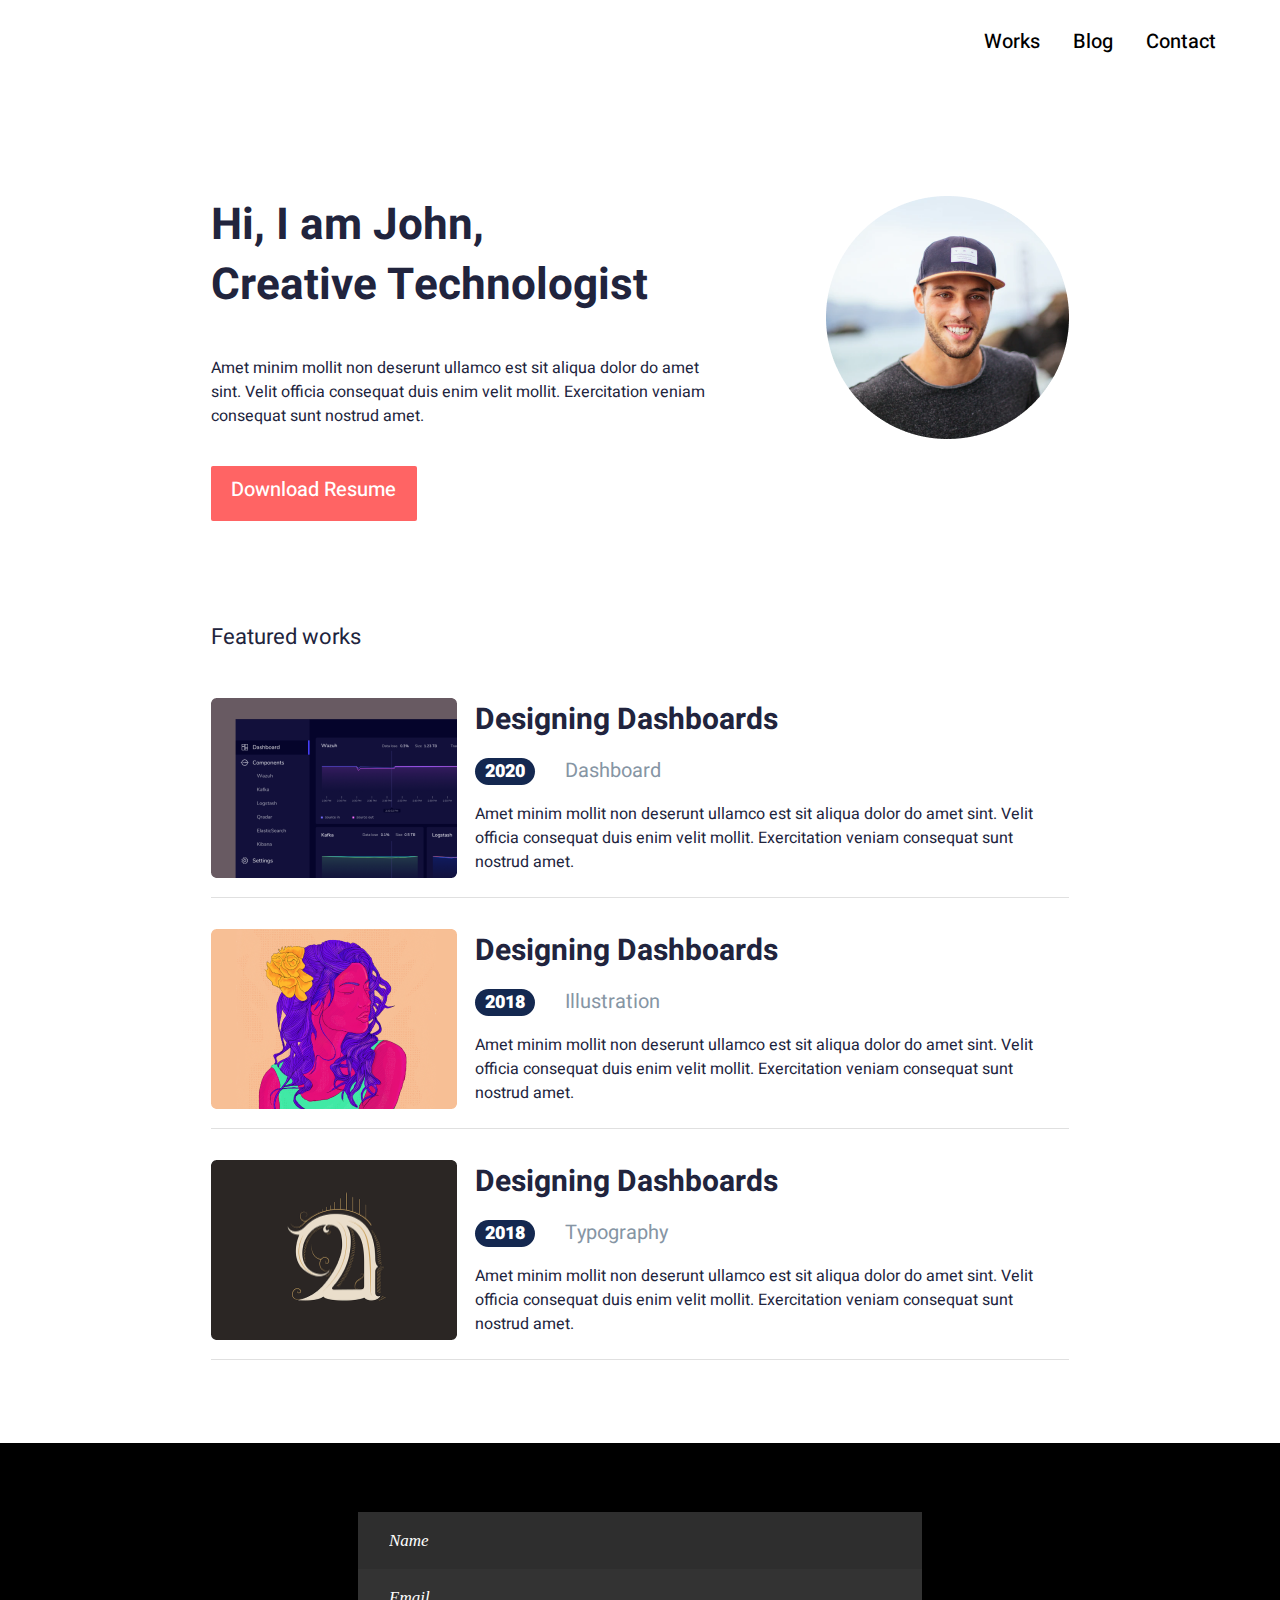
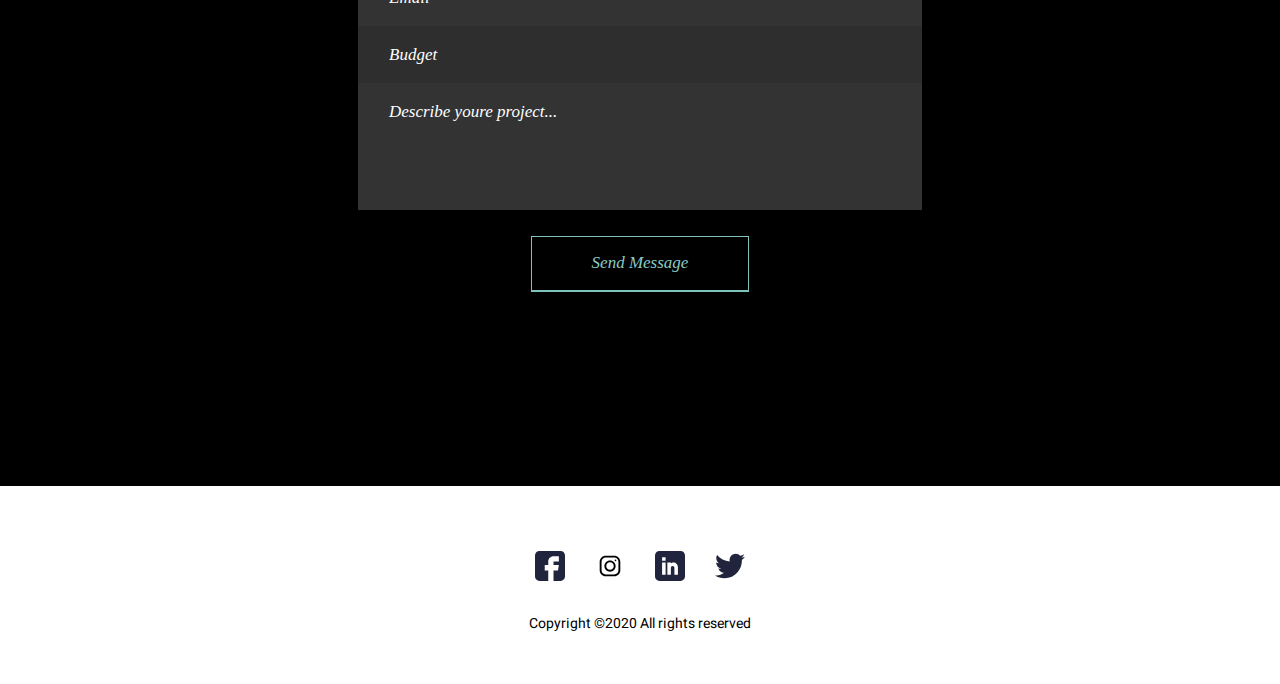
==== index.html @ 944648ac "create new project" ====
<!DOCTYPE html>
<html lang="en">
<head>
    <meta charset="UTF-8">
    <meta name="viewport"
          content="width=device-width, user-scalable=no, initial-scale=1.0, maximum-scale=1.0, minimum-scale=1.0">
    <meta http-equiv="X-UA-Compatible" content="ie=edge">
    <title>John</title>
    <link rel="preconnect" href="https://fonts.googleapis.com">
    <link rel="preconnect" href="https://fonts.gstatic.com" crossorigin>
    <link href="https://fonts.googleapis.com/css2?family=Heebo:wght@400;500;700&display=swap" rel="stylesheet">
    <link rel="stylesheet" href="css/style.css">
</head>
<body>
<header>
    <div class="container">
        <nav>
            <ul id="navigation">
                <li>
                    <a href="#">Works</a>
                </li>
                <li>
                    <a href="#">Blog</a>
                </li>
                <li>
                    <a href="#">Contact</a>
                </li>
            </ul>
        </nav>
    </div>
</header>
<main>
    <section class="main-banner">
        <div class="sub-container d-flex justify">
            <article>
                <h1>
                    Hi, I am John,<br>
                    Creative Technologist
                </h1>
                <p style="padding-right: 115px">
                    Amet minim mollit non deserunt ullamco est sit aliqua dolor do amet sint. Velit officia
                    consequat duis enim velit mollit. Exercitation veniam consequat sunt nostrud amet.
                </p>
                <a href="#">Download Resume</a>
            </article>
            <div class="main-image">
                <img src="images/Ellipse%201.png" alt="face">
            </div>
        </div>
    </section>
    <section class="main_padding">
        <div class="section_size">
            <h2 class="headline">Featured works</h2>
            <article class="work_style">
                <div class="img-size">
                    <img src="images/Rectangle 30.png" height="180" width="246" alt="Designing Dashboards"/>
                </div>
                <div>
                    <h3 class="headline_style">Designing Dashboards</h3>
                    <p><span class="padding-text">2020</span>
                        <span class="text-style">Dashboard</span>
                    </p>
                    <p class="main-text-style">Amet minim mollit non deserunt ullamco est sit aliqua dolor do amet sint.
                        Velit officia consequat duis enim velit mollit.
                        Exercitation veniam consequat sunt nostrud amet.
                    </p>
                </div>
            </article>
            <article class="work_style">
                <div class="img-size">
                    <img src="images/Rectangle 32.png" height="180" width="246" alt="Vibrant Portraits of 2020"/>
                </div>
                <div >
                    <h3 class="headline_style">Designing Dashboards</h3>
                    <p><span class="padding-text">2018</span>
                        <span class="text-style">Illustration</span>
                    </p>
                    <p class="main-text-style">Amet minim mollit non deserunt ullamco est sit aliqua dolor do amet sint.
                        Velit officia consequat duis enim velit mollit.
                        Exercitation veniam consequat sunt nostrud amet.
                    </p>
                </div>
            </article>
            <article class="work_style">
                <div class="img-size">
                    <img src="images/Rectangle 34.png" height="180" width="246" alt="36 Days of Malayalam type"/>
                </div>
                <div >
                    <h3 class="headline_style">Designing Dashboards</h3>
                    <p><span class="padding-text">2018</span>
                        <span class="text-style">Typography</span>
                    </p>
                    <p class="main-text-style">Amet minim mollit non deserunt ullamco est sit aliqua dolor do amet sint.
                        Velit officia consequat duis enim velit mollit.
                        Exercitation veniam consequat sunt nostrud amet.
                    </p>
                </div>
            </article>
        </div>
    </section>
    <section class="color">
            <div class="container-footer">
                <form name="contact-form" action="#" method="post">
                    <div>
                        <input class="name" type="text" name="name"  placeholder="Name">
                    </div>
                    <div class="container-footer">
                        <input class="name" type="text" name="email" placeholder="Email">
                    </div>
                    <div class="container-footer" >
                        <input class="name" type="text" name="budget" placeholder="Budget">
                    </div>
                    <div class="container-footer">
                        <textarea class="message" name="message" placeholder="Describe youre project..."></textarea>
                    </div>

                    <div id="navigation-button">
                        <button class="button" type="submit" >Send Message</button>
                    </div>
                </form>
            </div>
        </section>
        <footer id="logo">
            <ul id="navigation-logo">
                <li>
                    <a href="https://www.instagram.com/alisa.chuk/"><img src="images/fb.svg" alt="перейти в Fb" class="img-logo"></a>
                </li>
                <li>
                    <a href="https://instagram.com/alisa.chuzhaia?igshid=YmMyMTA2M2Y="><img src="images/icons8-instagram.svg" alt="перейти в inst" class="img-logo"></a>
                </li>
                <li>
                    <a href="https://openai.com/blog/chatgpt"><img src="images/Linkedin.svg" alt="перейти в Link" class="img-logo"></a>
                </li>
                <li>
                    <a href="https://lms.ithillel.ua/"><img src="images/Vector.svg" alt="перейти Twitter" class="img-logo"></a>
            </ul>
            <div class="container d-flex flex-center" >
                <span class="logo-style">Copyright ©2020 All rights reserved</span>
            </div>
        </footer>
</main>
</body>
</html>
---- css/style.css ----
@font-face {
    font-family: 'heebomedium';
    src: url('../fonts/heebo-medium-webfont.eot');
    src: url('../fonts/heebo-medium-webfont.eot?#iefix') format('embedded-opentype'),
    url('../fonts/heebo-medium-webfont.woff2') format('woff2'),
    url('../fonts/heebo-medium-webfont.woff') format('woff'),
    url('../fonts/heebo-medium-webfont.ttf') format('truetype'),
    url('../fonts/heebo-medium-webfont.svg#heebomedium') format('svg');
    font-weight: normal;
    font-style: normal;
}
@font-face {
    font-family: 'heebobold';
    src: url('../fonts/heebo-bold-webfont.eot');
    src: url('../fonts/heebo-bold-webfont.eot?#iefix') format('embedded-opentype'),
    url('../fonts/heebo-bold-webfont.woff2') format('woff2'),
    url('../fonts/heebo-bold-webfont.woff') format('woff'),
    url('../fonts/heebo-bold-webfont.ttf') format('truetype'),
    url('../fonts/heebo-bold-webfont.svg#heebobold') format('svg');
    font-weight: normal;
    font-style: normal;

}
* {
    padding: 0;
    margin: 0;
}
header{
    padding-top: 27px;
}
.container {
    max-width: 1152px;
    margin: auto;
}
#navigation{
    list-style: none;
    display: flex;
    justify-content: flex-end;
}
header nav ul li{
    margin-left: 33px;
}
header nav ul li a{
    font-family: 'Heebo', sans-serif;
    font-weight: 500;
    font-size: 20px;
    line-height: 29px;
    text-align: right;
    text-decoration: none;
    color: #000000;
}
.main-banner{
    padding-top: 140px;
    padding-bottom: 71px;
}
.main-banner h1{
    font-family: 'Heebo', sans-serif;
    font-weight: 700;
    margin-bottom: 40px;
    font-size: 44px;
    line-height: 60px;
    color: #21243D;
}
.main-banner p{
    font-family: 'Heebo', sans-serif;
    font-weight: 400;
    font-size: 16px;
    line-height: 24px;
    font-style: normal;
    margin-bottom: 38px;
    color: #21243D;
}
.main-banner a{
    font-family: 'Heebo', sans-serif;
    font-weight: 500;
    background: #FF6464;
    padding: 9px 21px 17px 20px;
    font-style: normal;
    font-size: 20px;
    text-decoration: none;
    line-height: 29px;
    color: #FFFFFF;
    display: inline-block;
    max-width: 208px;
    max-height: 47px;
    border-radius: 2px;
}
.sub-container{
    max-width: 858px;
    margin: auto;
}
.justify{
    justify-content: space-between;
}
.d-flex{
    display: flex;
}
header nav ul li:hover{
    transform: scale(1.3);
    transition:  0.3s;
}
.main-banner a:hover{
    transform: rotate(360deg);
    transition: 0.5s;
}
::placeholder {
    color: #FFFFFF;
}
.button {
    border: 1px solid #7EC4BD;
    border-bottom: 2px solid #7EC4BD;
    font-family: 'Vollkorn', serif;
    font-style: italic;
    font-weight: 400;
    font-size: 17px;
    line-height: 22px;
    text-align: center;
    color: #8BCAC3;
    background-color: transparent;
    padding: 15px 60px 16px;
    transition: 0.5s;
    cursor: pointer;
}
.message {
    margin-bottom: 22px;
    color: #FFFFFF;
    border: none;
    background: rgba(255, 255, 255, 0.2);
    height: 127px;
    resize: none;
    width: 100%;
    font-family: 'Vollkorn', serif;
    box-sizing: border-box;
    font-style: italic;
    font-size: 17px;
    line-height: 22px;
    padding: 18px 0 0px 31px;
}
.name{
    font-family: 'Vollkorn', serif;
    font-style: italic;
    font-weight: 400;
    font-size: 17px;
    line-height: 22px;
    background: rgba(255, 255, 255, 0.18);
    box-sizing: border-box;
    color: #FFFFFF;
    border: none;
    height: 57px;
    padding: 0px 31px;
    width: 100%;
}
.container-footer {
    max-width: 564px;
    margin: auto;
}
.container-footer div:nth-child(2) input{
    background: rgba(255, 255, 255, 0.2);
}
.color{
    padding: 69px 0px 194px;
    background: #000000;
}
#navigation-button{
    display: flex;
    justify-content: center;
    align-items: center;
}
#logo{
    padding: 50px 0px 50px;
    background: white;
    text-align: center;
    align-items: center;
}
.img-logo {
    height: 30px;
    width: 30px;
    padding: 15px;
}
.flex-center{
    justify-content: center;
}
.logo-style{
    font-family: 'Heebo', sans-serif;
    color: black;
    margin-top: 13px;
    font-size: 14px;
    font-weight: 400;
    line-height: 21px;
    letter-spacing: 0px;
    text-align: center;
}
#navigation-logo{
    list-style: none;
    display: flex;
    justify-content: center;
}
.container-main{
    max-width: 1152px;
    margin: auto;
    padding: 100px;
}
.h1-style{
    font-family: 'Heebo', sans-serif;
    font-weight: 700;
    Font-size: 30px;
    Line-height: 44px;
    Line-height: 100%;
    Align: Left;
    Vertical-align: Top;
    color: #21243D;
}
/*main*/
.main_padding{
    padding-top: 15px;
    padding-bottom: 83px;
}
.section_size{
    max-width: 858px;
    margin: auto;
}
.headline{
    font-family: 'Heebo', sans-serif;
    font-style: normal;
    font-weight: 400;
    font-size: 22px;
    line-height: 60px;
    color: #21243D;
}
.work_style{
    display: flex;
    border-bottom: 1px solid #E0E0E0;
    margin-top: 31px;
    padding-bottom: 15px;
}
.img-size{
    padding-right: 18px;
}
.headline_style{
    font-family: 'Heebo', sans-serif;
    font-style: normal;
    font-weight: 700;
    font-size: 30px;
    line-height: 44px;
    color: #21243D;
}
.padding-text{
    font-family: 'Heebo', sans-serif;
    font-style: normal;
    font-weight: 900;
    font-size: 18px;
    line-height: 60px;
    color: #FFFFFF;
    background: #142850;
    border-radius: 16px;
    padding-left: 10px;
    padding-right: 10px;
}
.text-style{
    font-family: 'Heebo', sans-serif;
    font-style: normal;
    font-weight: 400;
    font-size: 20px;
    line-height: 29px;
    color: #8695A4;
    padding-left: 26px;
}
.main-text-style{
    font-family: 'Heebo', sans-serif;
    font-style: normal;
    font-weight: 400;
    font-size: 16px;
    line-height: 24px;
    color: #21243D;
}
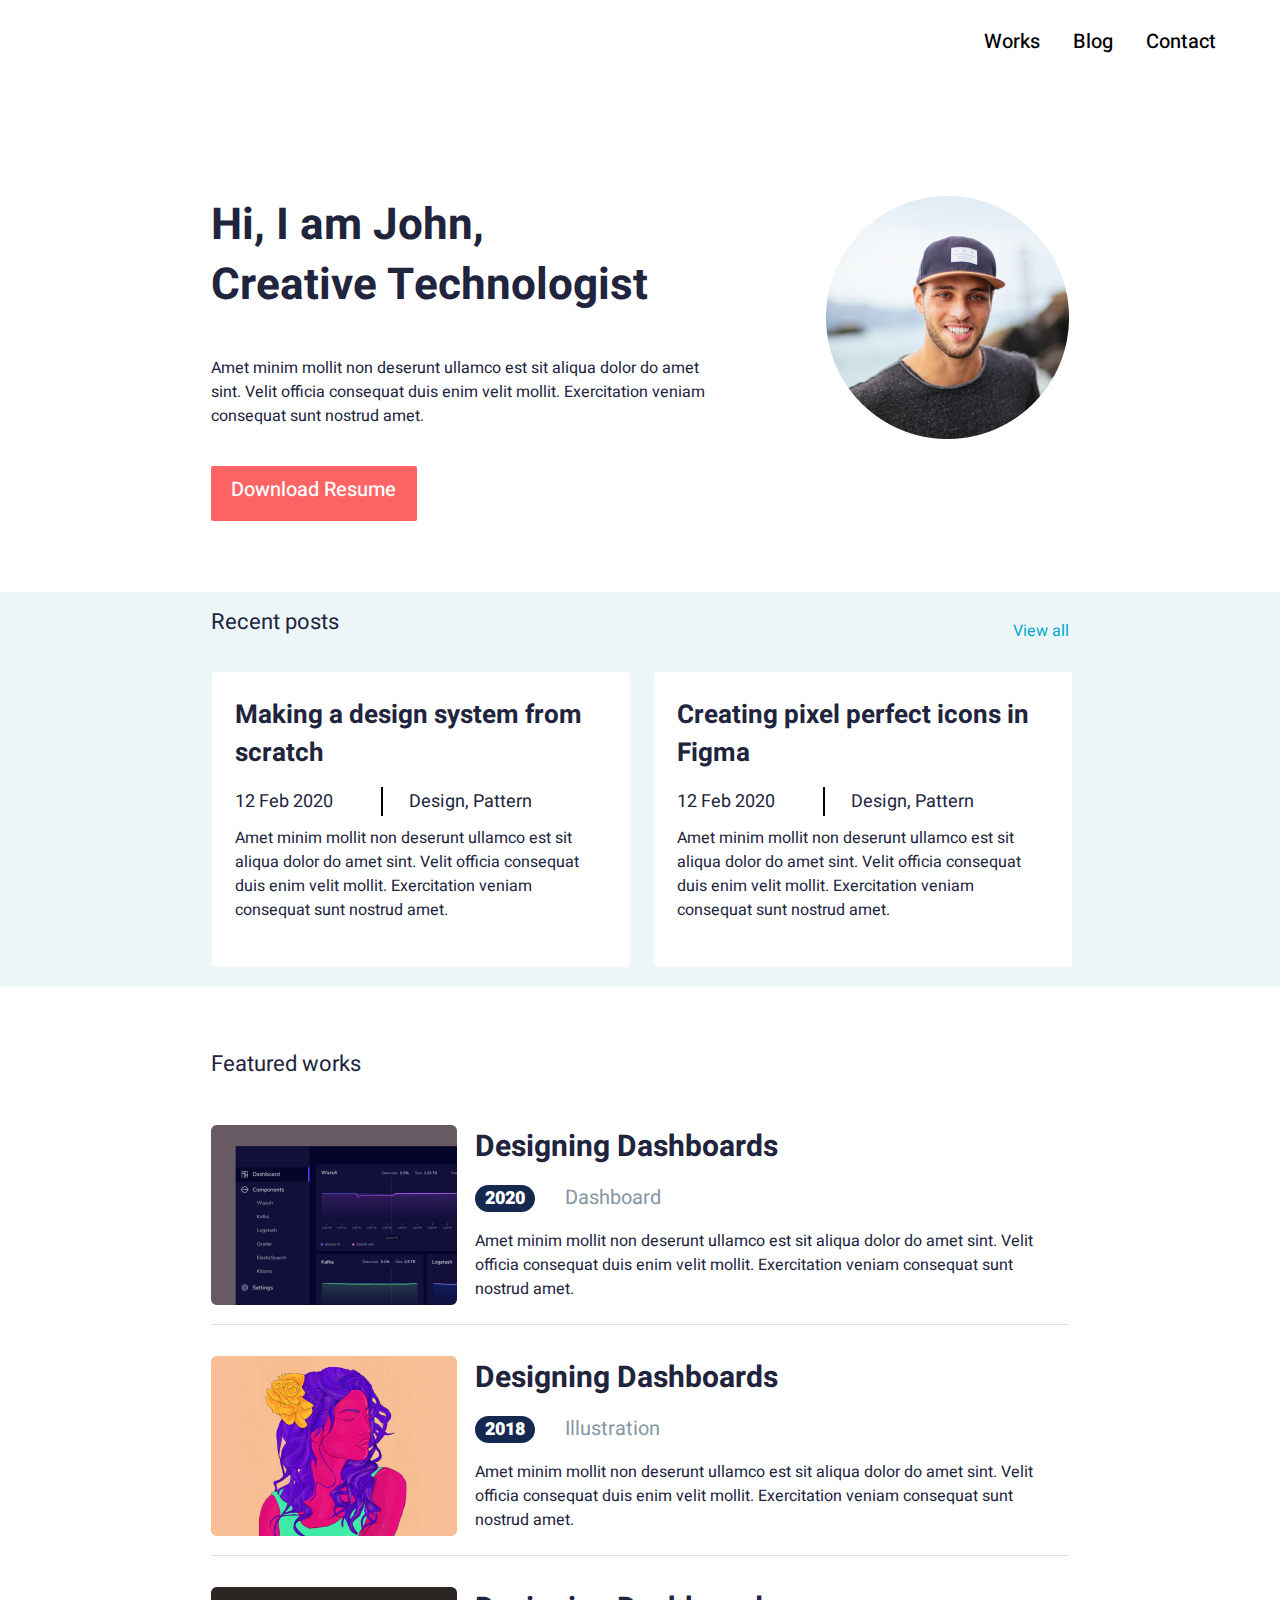
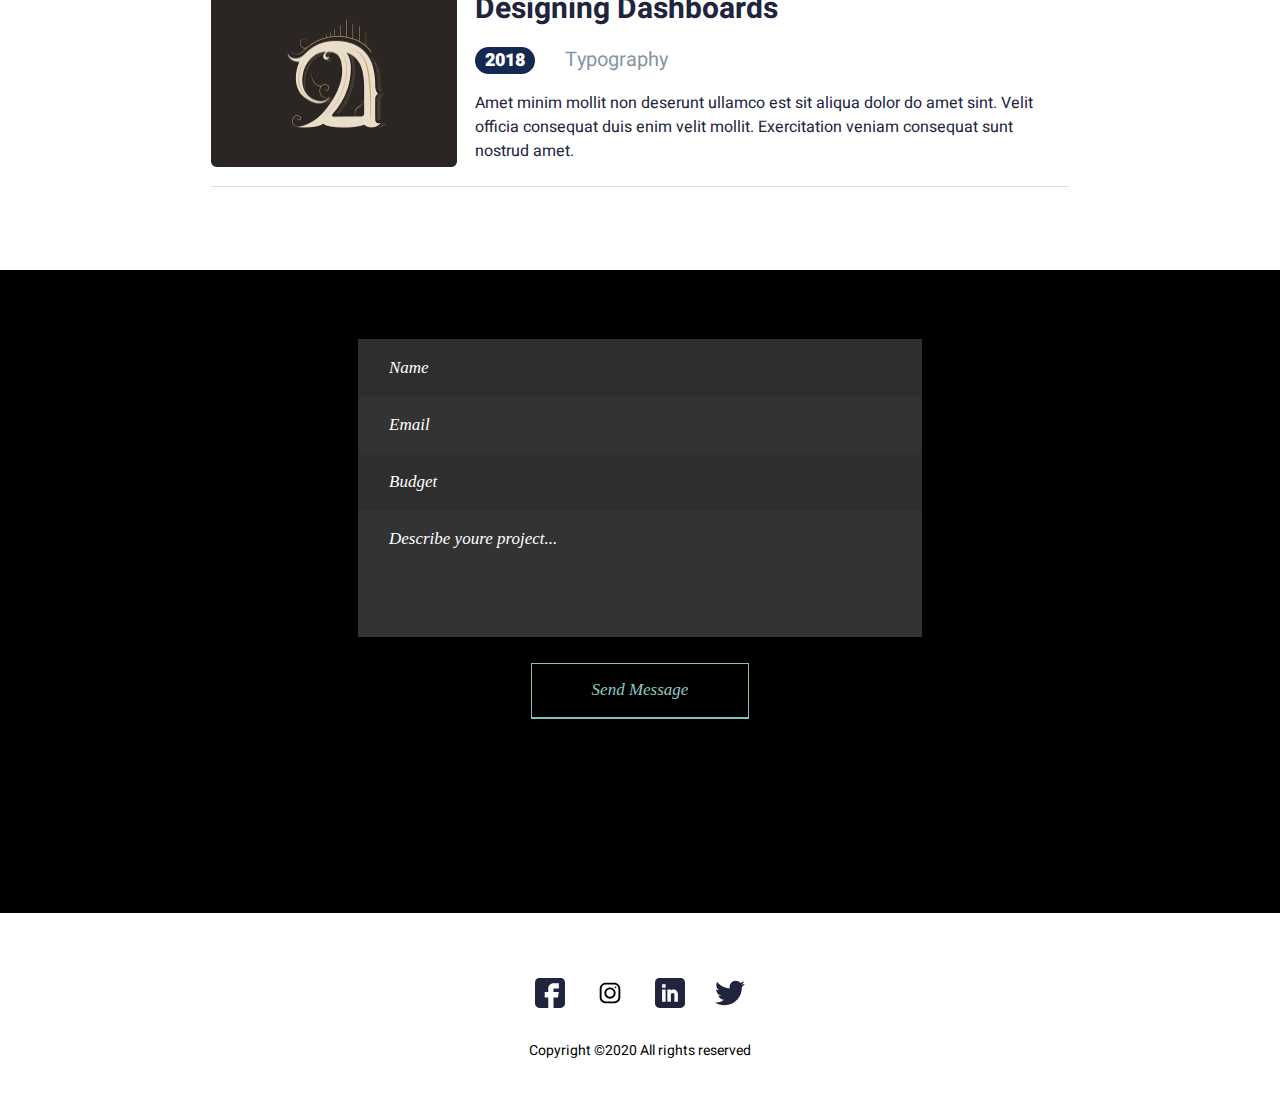
==== commit f72dbd1a: "add homework" ====
--- a/index.html
+++ b/index.html
@@ -48,6 +48,30 @@
             </div>
         </div>
     </section>
+    <section class="main_padding_recet recent_color">
+            <div class="section_size">
+                <h2><span class="headline">Recent posts</span>
+                    <span class="view">View all</span></h2>
+            </div>
+            <div class="container">
+                <div class="block">
+                <h1 class="recent_text">Making a design system from scratch</h1>
+                    <p><span class="text_recent">12 Feb 2020</span>
+                        <span class="text_recent_line">Design, Pattern</span>
+                    <p class="recent_text_p">Amet minim mollit non deserunt ullamco est sit aliqua dolor do amet sint.
+                    Velit officia consequat duis enim velit mollit.
+                    Exercitation veniam consequat sunt nostrud amet.</p>
+                </div>
+                <div class="block1">
+                        <h1 class="recent_text">Creating pixel perfect icons in Figma</h1>
+                        <p><span class="text_recent">12 Feb 2020</span>
+                            <span class="text_recent_line">Design, Pattern</span>
+                        <p class="recent_text_p">Amet minim mollit non deserunt ullamco est sit aliqua dolor do amet sint.
+                        Velit officia consequat duis enim velit mollit.
+                        Exercitation veniam consequat sunt nostrud amet.</p>
+            </div>
+            </div>
+        </section>
     <section class="main_padding">
         <div class="section_size">
             <h2 class="headline">Featured works</h2>
--- a/css/style.css
+++ b/css/style.css
@@ -204,10 +204,6 @@
     font-family: 'Heebo', sans-serif;
     font-weight: 700;
     Font-size: 30px;
-    Line-height: 44px;
-    Line-height: 100%;
-    Align: Left;
-    Vertical-align: Top;
     color: #21243D;
 }
 /*main*/
@@ -273,3 +269,89 @@
     line-height: 24px;
     color: #21243D;
 }
+
+/*recent posts*/
+
+.recent_color {
+    background: #EDF7FA;
+    margin-bottom: 32px;
+}
+.block{
+    height: 295px;
+    display: inline-block;
+    max-width: 418px;
+    background-color: #FFFFFF;
+    border-radius: 4px;
+    align-items: center;
+    margin-left: 148px;
+}
+.block1{
+    display: inline-block;
+    max-width: 418px;
+    height: 295px;
+    background-color: #FFFFFF;
+    border-radius: 4px;
+    margin: 20px;
+    align-items: center;
+}
+.recent_text{
+    font-family: 'Heebo', sans-serif;
+    font-style: normal;
+    font-weight: 700;
+    font-size: 26px;
+    line-height: 38px;
+    color: #21243D;
+    padding: 24px 21px 17px 23px;
+}
+.recent_text_p{
+    font-family: 'Heebo', sans-serif;
+    font-style: normal;
+    font-weight: 400;
+    font-size: 16px;
+    line-height: 24px;
+    color: #21243D;
+    padding: 11px 27px 7px 23px;
+}
+.text_recent{
+    font-family: 'Heebo', sans-serif;
+    font-style: normal;
+    font-weight: 400;
+    font-size: 18px;
+    line-height: 26px;
+    color: #21243D;
+    padding: 17px 21px 11px 23px;
+}
+.text_recent_line{
+    font-family: 'Heebo', sans-serif;
+    font-style: normal;
+    font-weight: 400;
+    font-size: 18px;
+    line-height: 26px;
+    color: #21243D;
+    padding: 17px 21px 11px 23px;
+}
+.view{
+    font-family: 'Heebo', sans-serif;
+    font-style: normal;
+    font-weight: 400;
+    font-size: 16px;
+    line-height: 24px;
+    text-align: right;
+    color: #00A8CC;
+    float: right;
+    padding-top: 27px;
+}
+.text_recent_line::before{
+    content: '';
+    border: 1px solid #000000;
+    height: 21px;
+    margin-right: 26px;
+}
+.main_padding_recent{
+    padding-top: 7px;
+    padding-bottom: 32px;
+}
+
+
+
+
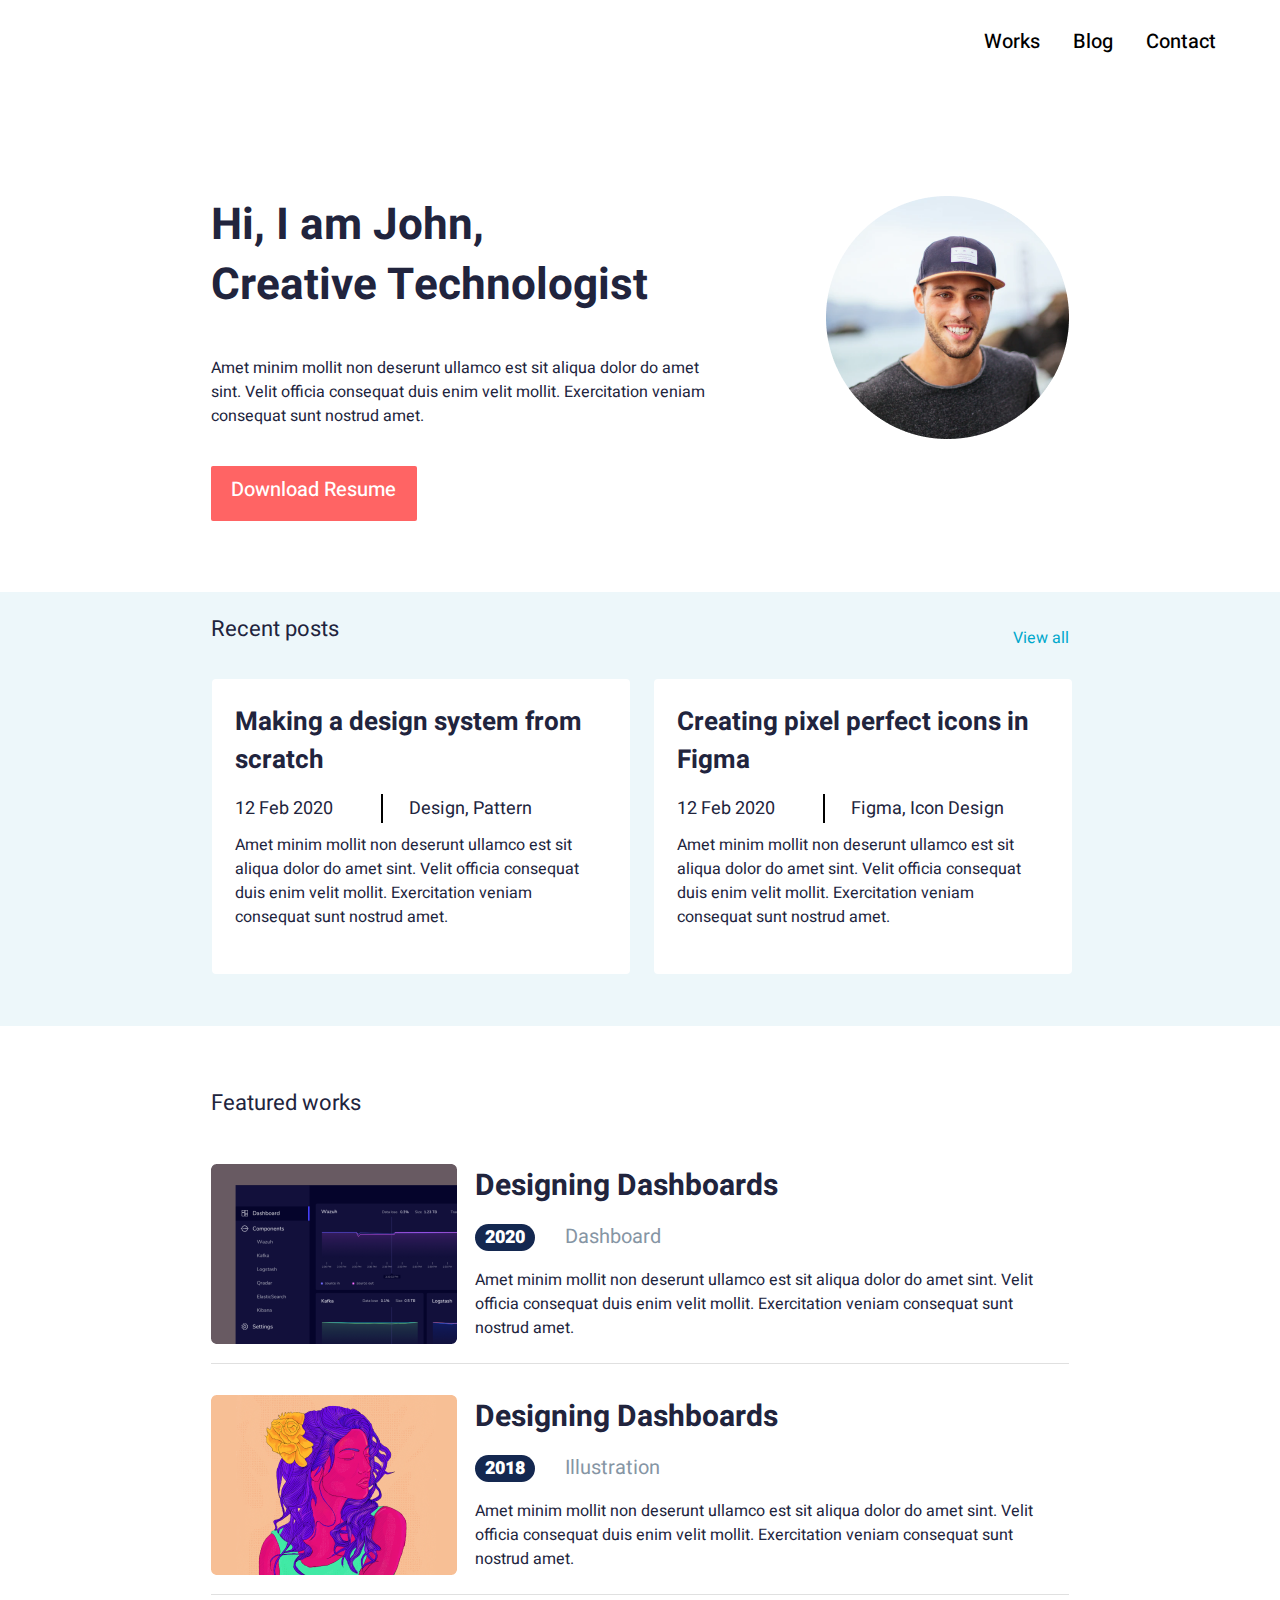
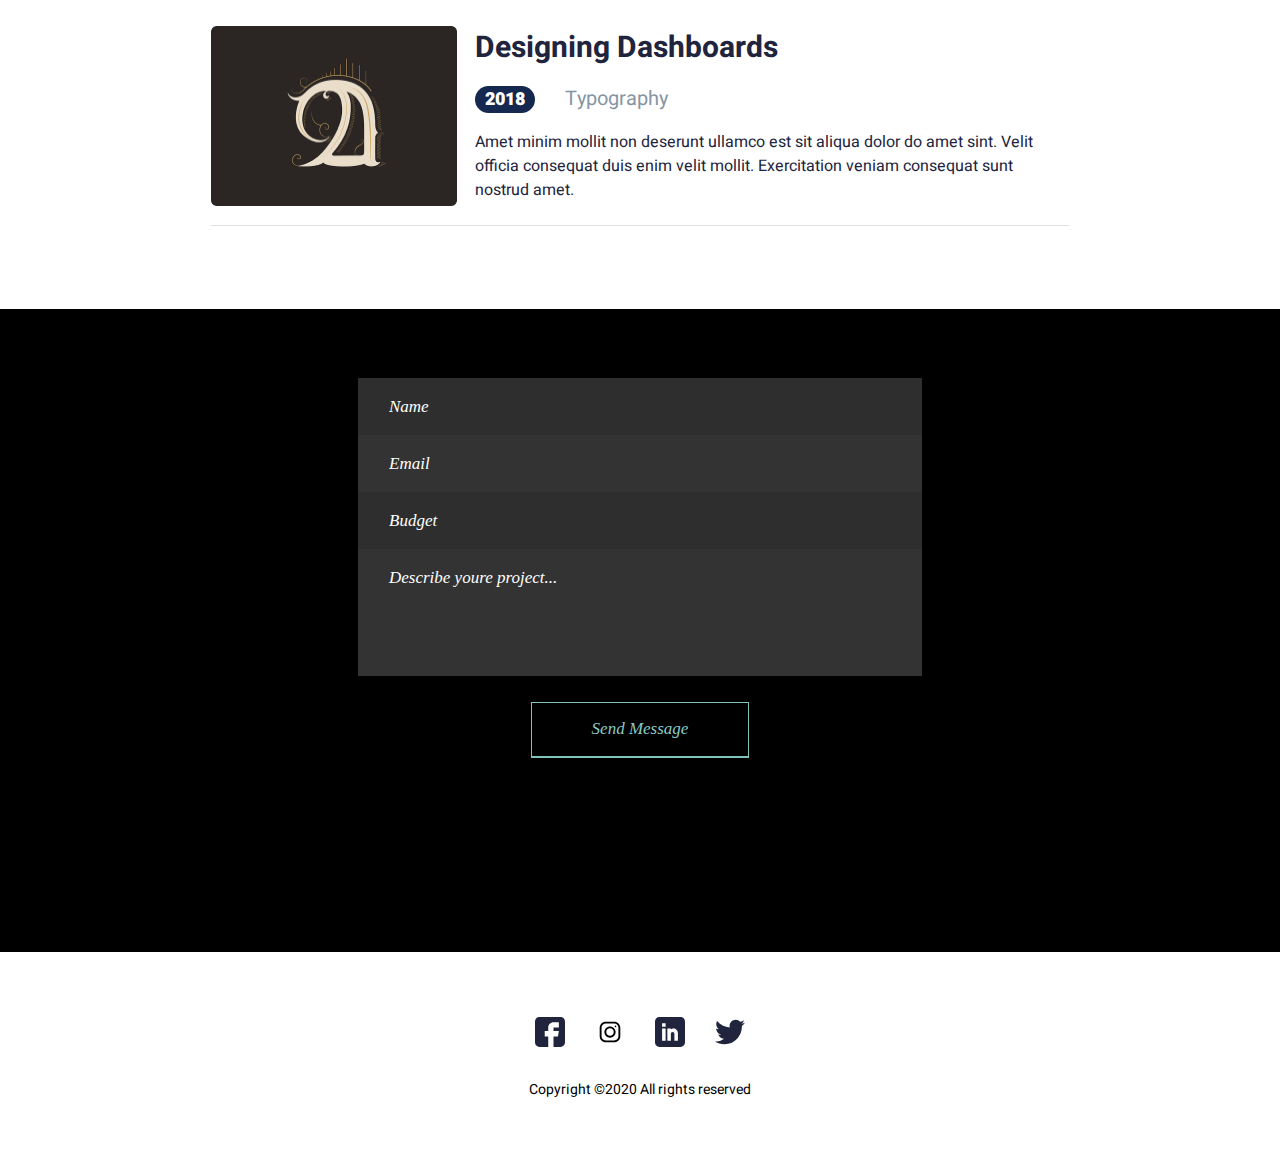
==== commit 3a571e14: "add homework2" ====
--- a/index.html
+++ b/index.html
@@ -48,7 +48,7 @@
             </div>
         </div>
     </section>
-    <section class="main_padding_recet recent_color">
+    <section class="main_padding_recent recent_color">
             <div class="section_size">
                 <h2><span class="headline">Recent posts</span>
                     <span class="view">View all</span></h2>
@@ -65,7 +65,7 @@
                 <div class="block1">
                         <h1 class="recent_text">Creating pixel perfect icons in Figma</h1>
                         <p><span class="text_recent">12 Feb 2020</span>
-                            <span class="text_recent_line">Design, Pattern</span>
+                            <span class="text_recent_line">Figma, Icon Design</span>
                         <p class="recent_text_p">Amet minim mollit non deserunt ullamco est sit aliqua dolor do amet sint.
                         Velit officia consequat duis enim velit mollit.
                         Exercitation veniam consequat sunt nostrud amet.</p>
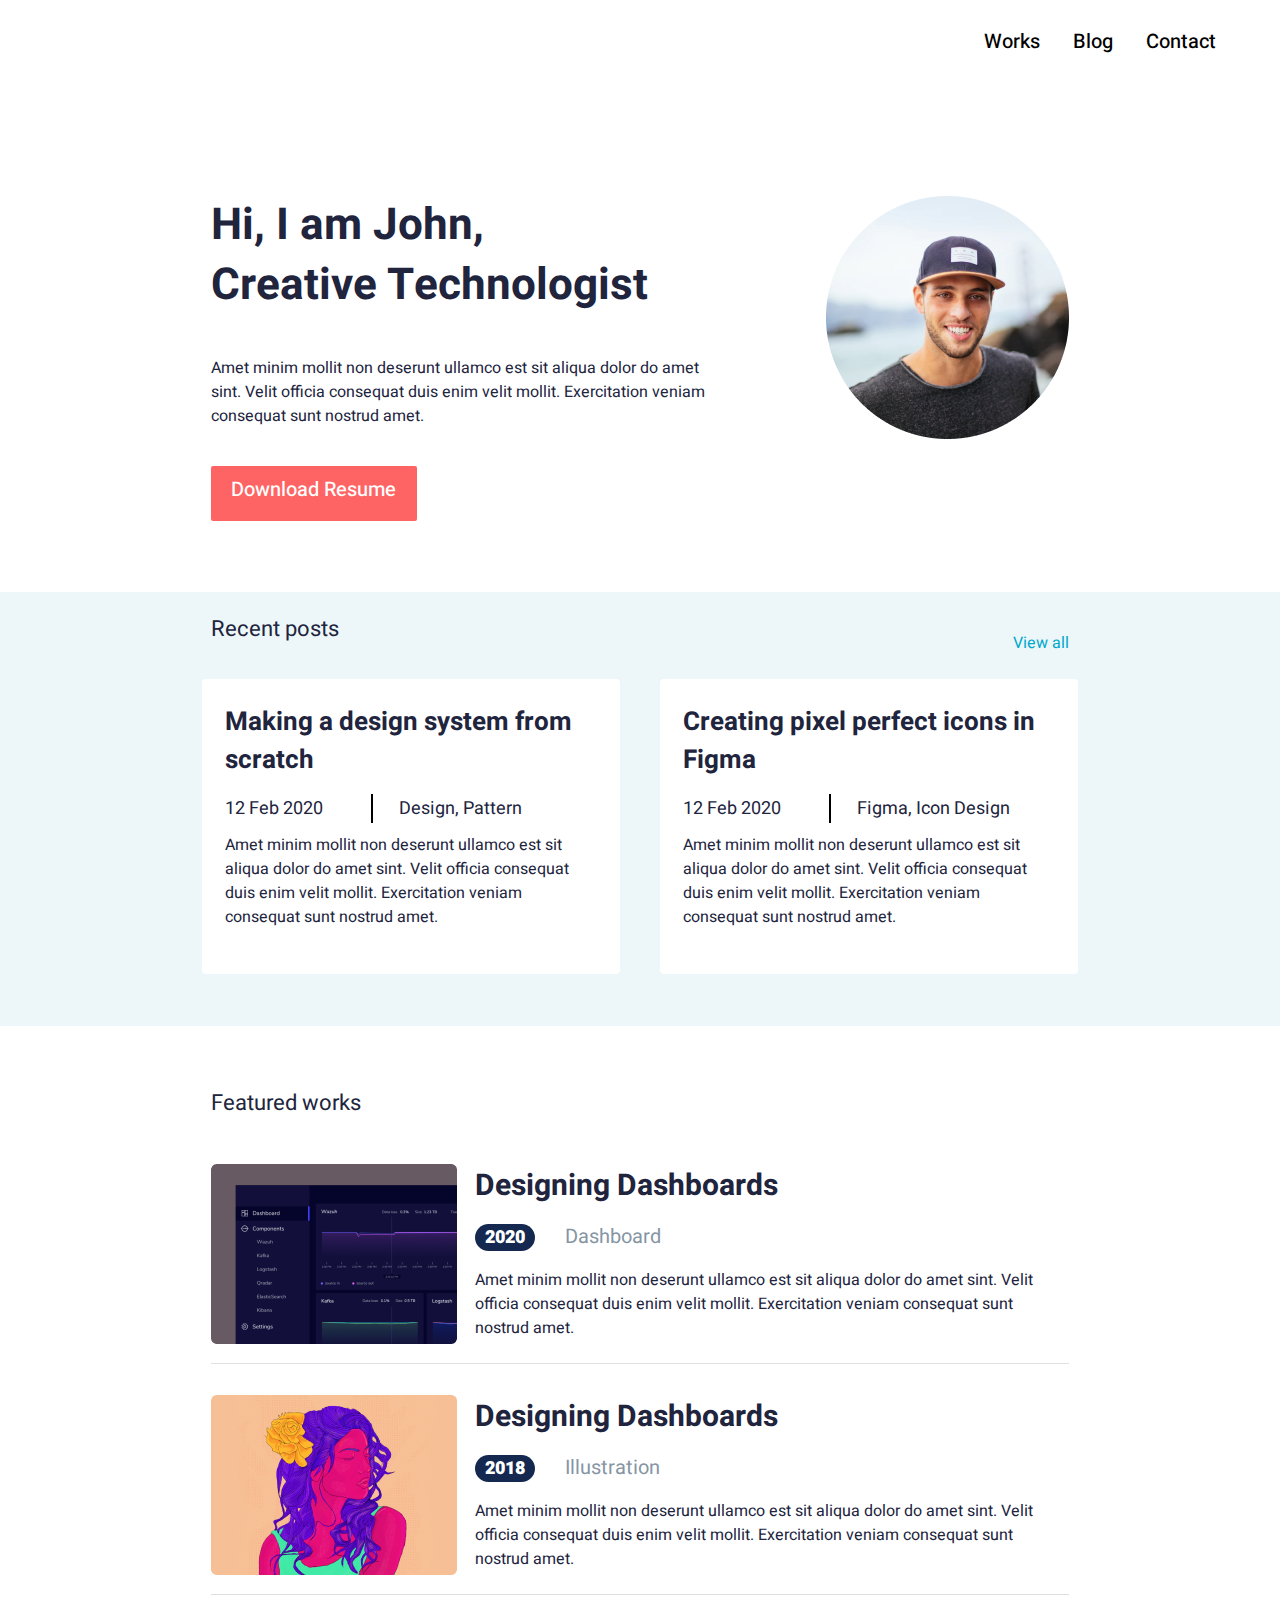
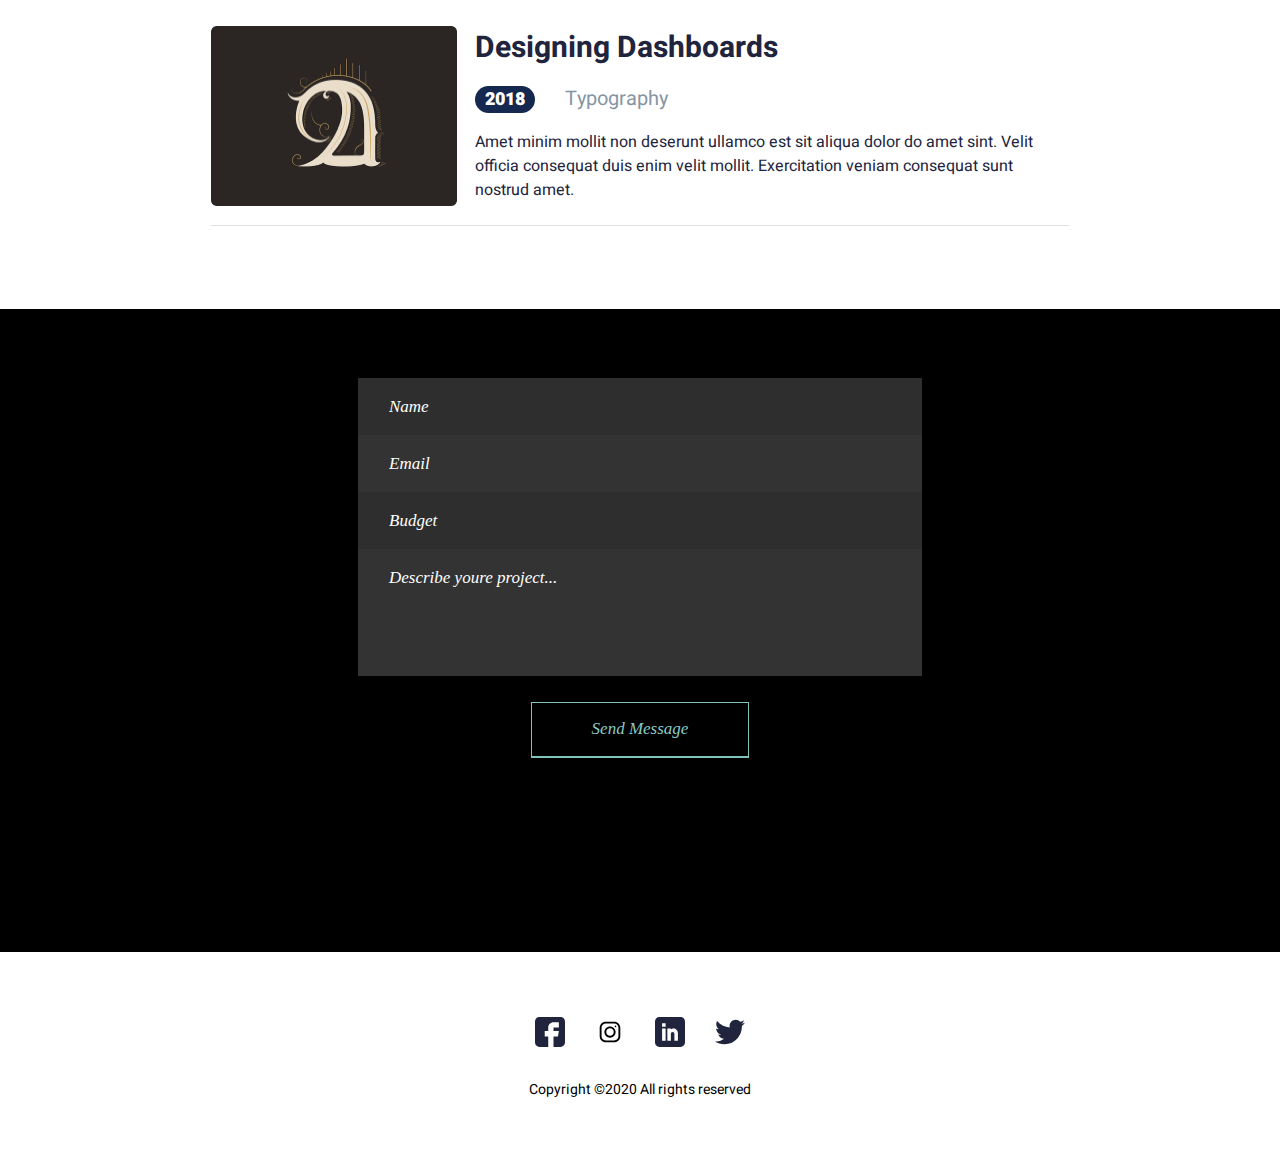
==== commit 03a47e9b: "update" ====
--- a/index.html
+++ b/index.html
@@ -49,29 +49,31 @@
         </div>
     </section>
     <section class="main_padding_recent recent_color">
-            <div class="section_size">
-                <h2><span class="headline">Recent posts</span>
-                    <span class="view">View all</span></h2>
-            </div>
-            <div class="container">
-                <div class="block">
+        <div class="section_size">
+            <span class="span">
+            <h2 class="headline">Recent posts</h2>
+            <a href="#" class="view">View all</a>
+            </span>
+        </div>
+        <article class="flex_block">
+            <div class="block">
                 <h1 class="recent_text">Making a design system from scratch</h1>
-                    <p><span class="text_recent">12 Feb 2020</span>
-                        <span class="text_recent_line">Design, Pattern</span>
-                    <p class="recent_text_p">Amet minim mollit non deserunt ullamco est sit aliqua dolor do amet sint.
+                <p><span class="text_recent">12 Feb 2020</span>
+                    <span class="text_recent_line">Design, Pattern</span>
+                <p class="recent_text_p">Amet minim mollit non deserunt ullamco est sit aliqua dolor do amet sint.
                     Velit officia consequat duis enim velit mollit.
                     Exercitation veniam consequat sunt nostrud amet.</p>
-                </div>
-                <div class="block1">
-                        <h1 class="recent_text">Creating pixel perfect icons in Figma</h1>
-                        <p><span class="text_recent">12 Feb 2020</span>
-                            <span class="text_recent_line">Figma, Icon Design</span>
-                        <p class="recent_text_p">Amet minim mollit non deserunt ullamco est sit aliqua dolor do amet sint.
-                        Velit officia consequat duis enim velit mollit.
-                        Exercitation veniam consequat sunt nostrud amet.</p>
             </div>
+            <div class="block">
+                <h1 class="recent_text">Creating pixel perfect icons in Figma</h1>
+                <p><span class="text_recent">12 Feb 2020</span>
+                    <span class="text_recent_line">Figma, Icon Design</span>
+                <p class="recent_text_p">Amet minim mollit non deserunt ullamco est sit aliqua dolor do amet sint.
+                    Velit officia consequat duis enim velit mollit.
+                    Exercitation veniam consequat sunt nostrud amet.</p>
             </div>
-        </section>
+        </article>
+    </section>
     <section class="main_padding">
         <div class="section_size">
             <h2 class="headline">Featured works</h2>
--- a/css/style.css
+++ b/css/style.css
@@ -283,16 +283,7 @@
     background-color: #FFFFFF;
     border-radius: 4px;
     align-items: center;
-    margin-left: 148px;
-}
-.block1{
-    display: inline-block;
-    max-width: 418px;
-    height: 295px;
-    background-color: #FFFFFF;
-    border-radius: 4px;
     margin: 20px;
-    align-items: center;
 }
 .recent_text{
     font-family: 'Heebo', sans-serif;
@@ -338,8 +329,8 @@
     line-height: 24px;
     text-align: right;
     color: #00A8CC;
-    float: right;
     padding-top: 27px;
+    text-decoration: none;
 }
 .text_recent_line::before{
     content: '';
@@ -351,7 +342,13 @@
     padding-top: 7px;
     padding-bottom: 32px;
 }
-
-
-
-
+.span{
+    display: flex;
+    align-items: center;
+    justify-content: space-between;
+}
+.flex_block{
+    display: flex;
+    flex-direction: row;
+    justify-content: center;
+}
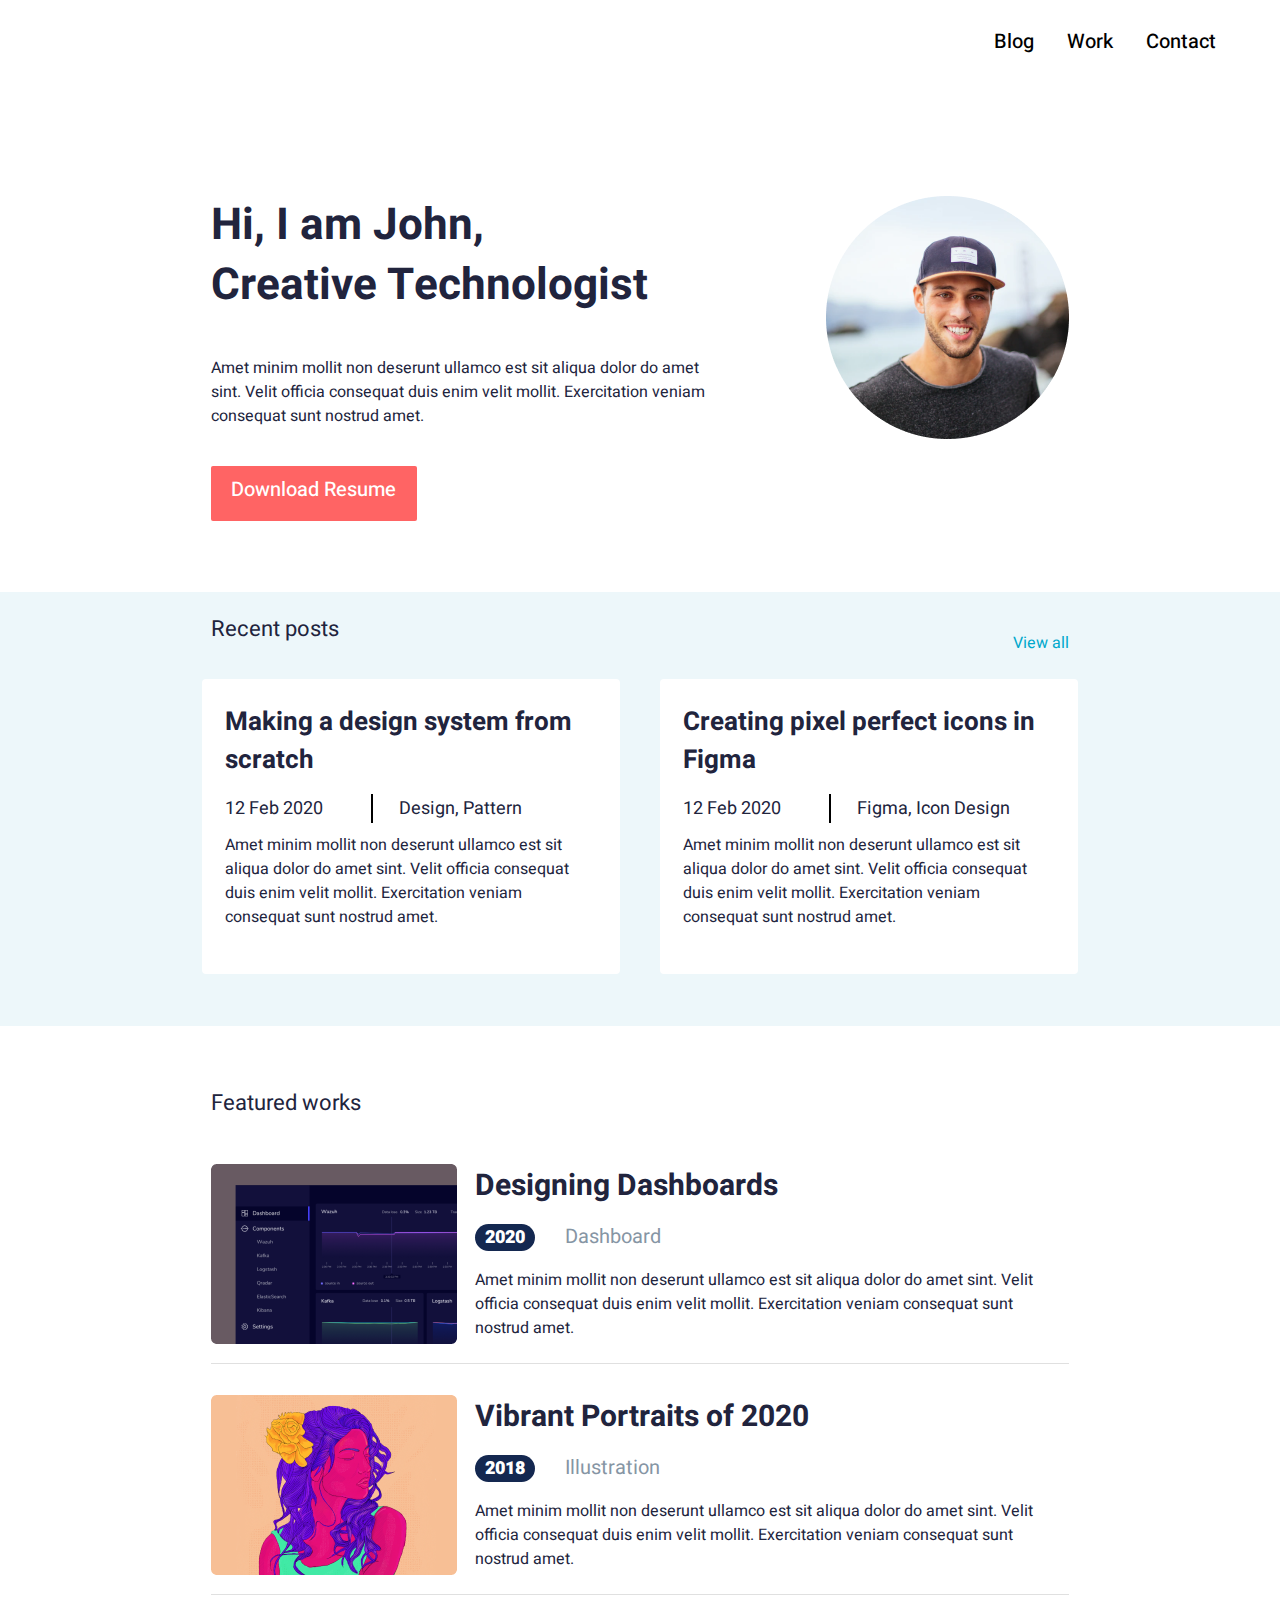
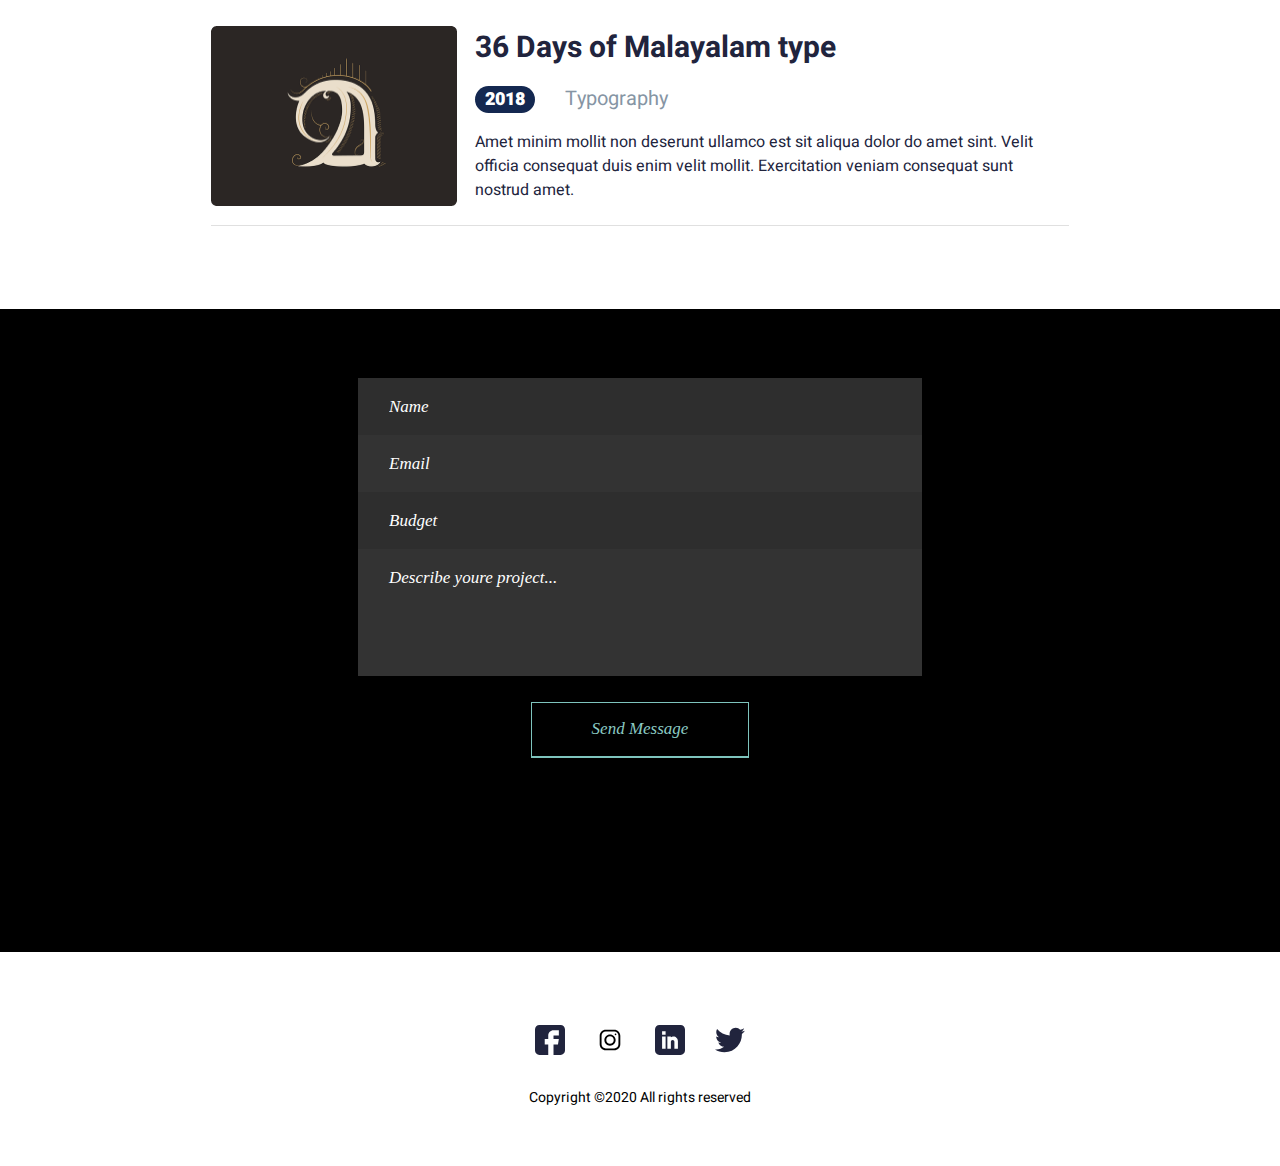
==== commit 831c0d11: "John" ====
--- a/index.html
+++ b/index.html
@@ -17,10 +17,10 @@
         <nav>
             <ul id="navigation">
                 <li>
-                    <a href="#">Works</a>
+                    <a href="#">Blog</a>
                 </li>
                 <li>
-                    <a href="#">Blog</a>
+                    <a href="#">Work</a>
                 </li>
                 <li>
                     <a href="#">Contact</a>
@@ -57,7 +57,7 @@
         </div>
         <article class="flex_block">
             <div class="block">
-                <h1 class="recent_text">Making a design system from scratch</h1>
+                <h2 class="recent_text">Making a design system from scratch</h2>
                 <p><span class="text_recent">12 Feb 2020</span>
                     <span class="text_recent_line">Design, Pattern</span>
                 <p class="recent_text_p">Amet minim mollit non deserunt ullamco est sit aliqua dolor do amet sint.
@@ -65,7 +65,7 @@
                     Exercitation veniam consequat sunt nostrud amet.</p>
             </div>
             <div class="block">
-                <h1 class="recent_text">Creating pixel perfect icons in Figma</h1>
+                <h2 class="recent_text">Creating pixel perfect icons in Figma</h2>
                 <p><span class="text_recent">12 Feb 2020</span>
                     <span class="text_recent_line">Figma, Icon Design</span>
                 <p class="recent_text_p">Amet minim mollit non deserunt ullamco est sit aliqua dolor do amet sint.
@@ -96,8 +96,8 @@
                 <div class="img-size">
                     <img src="images/Rectangle 32.png" height="180" width="246" alt="Vibrant Portraits of 2020"/>
                 </div>
-                <div >
-                    <h3 class="headline_style">Designing Dashboards</h3>
+                <div>
+                    <h3 class="headline_style">Vibrant Portraits of 2020</h3>
                     <p><span class="padding-text">2018</span>
                         <span class="text-style">Illustration</span>
                     </p>
@@ -112,7 +112,7 @@
                     <img src="images/Rectangle 34.png" height="180" width="246" alt="36 Days of Malayalam type"/>
                 </div>
                 <div >
-                    <h3 class="headline_style">Designing Dashboards</h3>
+                    <h3 class="headline_style">36 Days of Malayalam type</h3>
                     <p><span class="padding-text">2018</span>
                         <span class="text-style">Typography</span>
                     </p>
--- a/css/style.css
+++ b/css/style.css
@@ -167,7 +167,7 @@
     align-items: center;
 }
 #logo{
-    padding: 50px 0px 50px;
+    padding: 58px 0px 58px;
     background: white;
     text-align: center;
     align-items: center;
@@ -352,3 +352,166 @@
     flex-direction: row;
     justify-content: center;
 }
+
+/*two pages*/
+
+.section_second{
+    max-width: 682px;
+    margin: auto;
+}
+.section-div-h1{
+    font-family: 'Heebo', sans-serif;
+    font-style: normal;
+    font-weight: 700;
+    font-size: 44px;
+    line-height: 60px;
+    color: #21243D;
+    margin-bottom: 55px;
+    padding-top: 106px;
+}
+.section-div-h3{
+    font-family: 'Heebo', sans-serif;
+    font-style: normal;
+    font-weight: 500;
+    font-size: 30px;
+    line-height: 44px;
+    color: #21243D;
+    margin-bottom: 16px;
+}
+.section_second-text{
+    font-family: 'Heebo', sans-serif;
+    font-style: normal;
+    font-weight: 400;
+    font-size: 20px;
+    line-height: 29px;
+    color: #21243D;
+}
+.section_second-gray{
+    font-family: 'Heebo', sans-serif;
+    font-style: normal;
+    font-weight: 400;
+    font-size: 20px;
+    line-height: 29px;
+    color: #8695A4;
+}
+.section_second-gray::before{
+    content: '';
+    border: 1px solid #000000;
+    height: 21px;
+    margin: 20px;
+}
+.section-div-p {
+    font-family: 'Heebo', sans-serif;
+    font-style: normal;
+    font-weight: 400;
+    font-size: 16px;
+    line-height: 24px;
+    color: #21243D;
+    margin-top: 15px;
+    margin-bottom: 29px;
+}
+.work_style-second{
+    border-bottom: 1px solid #E0E0E0;
+    margin-top: 31px;
+    padding-bottom: 15px;
+}
+/*pick pages*/
+
+.section_size-second{
+    max-width: 681px;
+    margin: auto;
+}
+.headline-work{
+    font-family: 'Heebo', sans-serif;
+    font-style: normal;
+    font-weight: 900;
+    font-size: 44px;
+    line-height: 60px;
+    color: #21243D;
+    margin-bottom: 25px;
+    padding-top: 90px;
+}
+.work_style-pick{
+    display: flex;
+    border-bottom: 1px solid #E0E0E0;
+    margin-top: 47px;
+    padding-bottom: 43px;
+}
+.decor{
+    text-decoration: none;
+}
+.container-last{
+    max-width: 506px;
+    margin: auto;
+}
+.last-text{
+    font-family: 'Heebo', sans-serif;
+    font-style: normal;
+    font-weight: 700;
+    font-size: 34px;
+    line-height: 50px;
+    color: #21243D;
+    margin-bottom: 14px;
+    padding-top: 78px;
+}
+.padding-text-last{
+    font-family: 'Heebo', sans-serif;
+    font-style: normal;
+    font-weight: 900;
+    font-size: 18px;
+    line-height: 60px;
+    align-items: center;
+    color: #FFFFFF;
+    background: #FF7C7C;
+    border-radius: 16px;
+    padding-left: 10px;
+    padding-right: 10px;
+    margin-right: 17px;
+}
+.text-style-last{
+    font-family: 'Heebo', sans-serif;
+    font-style: normal;
+    font-weight: 400;
+    font-size: 20px;
+    line-height: 29px;
+    color: #21243D;
+    margin-bottom: 23px;
+}
+.last-text-p{
+    font-family: 'Heebo', sans-serif;
+    font-style: normal;
+    font-weight: 400;
+    font-size: 16px;
+    line-height: 24px;
+    color: #000000;
+    width: 681px;
+    height: 44px;
+    margin-bottom: 46px;
+}
+.heading{
+    font-family: 'Heebo', sans-serif;
+    font-style: normal;
+    font-weight: 500;
+    font-size: 30px;
+    line-height: 60px;
+    color: #21243D;
+}
+.heading-last{
+    font-family: 'Heebo', sans-serif;
+    font-style: normal;
+    font-weight: 500;
+    font-size: 24px;
+    line-height: 60px;
+    color: #21243D;
+}
+.logo{
+    padding: 51px 0 51px;
+    background: white;
+    text-align: center;
+    align-items: center;
+   margin-left: 145px;
+}
+
+
+
+
